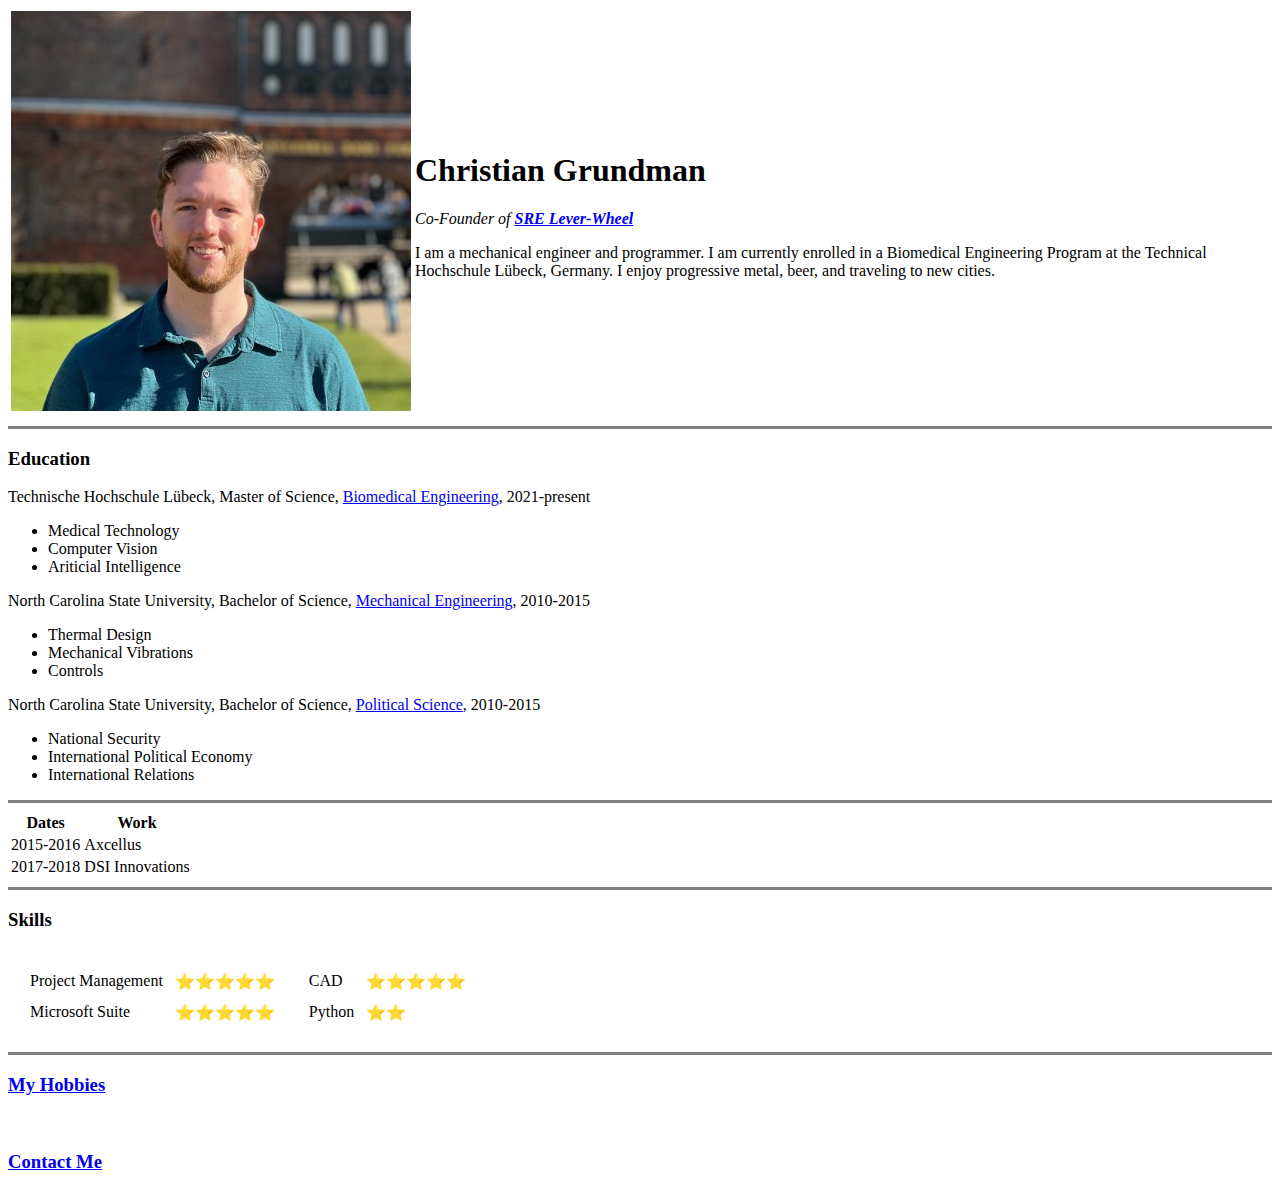
==== index.html @ 8d982afd "Add files via upload" ====
<!DOCTYPE html>
<html lang="en" dir="ltr">

<head>
  <meta charset="utf-8">
  <title>Christian's Personal Site</title>
</head>

<body>
  <table>
    <tr>
      <td><img src="christian.jpg" alt="christian profile picture"></td>
      <td>
        <h1>Christian Grundman</h1>
        <p><em>Co-Founder of <strong><a href="https://www.linkedin.com/company/sre-leverwheel/about/">SRE Lever-Wheel</a></strong></em></p>
        <p>I am a mechanical engineer and programmer. I am currently enrolled in a
          Biomedical Engineering Program at the Technical Hochschule Lübeck, Germany.
          I enjoy progressive metal, beer, and traveling to new cities.</p>
      </td>
    </tr>
  </table>


  <hr size=3 noshade>
  <h3>Education</h3>
  <p>Technische Hochschule Lübeck, Master of Science, <a href="https://www.th-luebeck.de/hochschule/fachbereich-angewandte-naturwissenschaften/studiengaenge/biomedical-engineering-msc/uebersicht/">Biomedical Engineering</a>, 2021-present<br>
  <ul>
    <li>Medical Technology</li>
    <li>Computer Vision</li>
    <li>Ariticial Intelligence</li>
  </ul>
  North Carolina State University, Bachelor of Science, <a href="https://www.mae.ncsu.edu/">Mechanical Engineering</a>, 2010-2015<br>
  <ul>
    <li>Thermal Design</li>
    <li>Mechanical Vibrations</li>
    <li>Controls</li>
  </ul>
  North Carolina State University, Bachelor of Science, <a href="https://spia.ncsu.edu/undergraduate/political_science.php">Political Science</a>, 2010-2015<br>
  <ul>
    <li>National Security</li>
    <li>International Political Economy</li>
    <li>International Relations</li>
  </ul>
  <hr size=3 noshade>
  <table>
    <thead>
      <tr>
        <th>Dates</th>
        <th>Work</th>
      </tr>
    </thead>
    <tbody>

    </tbody>
    <tfoot>

    </tfoot>
    <tr>
      <td>2015-2016</td>
      <td>Axcellus</td>
    </tr>
    <tr>
      <td>2017-2018</td>
      <td>DSI Innovations</td>
    </tr>
  </table>
  <hr size=3 noshade>
  <h3>Skills</h3>
  <table cellspacing="10">
    <tr>
      <td>
        <table cellspacing="10">
          <tr>
            <td>Project Management</td>
            <td>⭐⭐⭐⭐⭐</td>
          </tr>
          <tr>
            <td>Microsoft Suite</td>
            <td>⭐⭐⭐⭐⭐</td>
          </tr>
        </table>
      </td>
      <td>
        <table cellspacing="10">
          <tr>
            <td>CAD</td>
            <td>⭐⭐⭐⭐⭐</td>
          </tr>
          <tr>
            <td>Python</td>
            <td>⭐⭐</td>
          </tr>
        </table>
      </td>
    </tr>
  </table>
  <hr size=3 noshade>
  <h3><a href="hobbies.html">My Hobbies</a></h3>
  <br>
  <h3><a href="contact_me.html">Contact Me</a></h3>
</body>

</html>
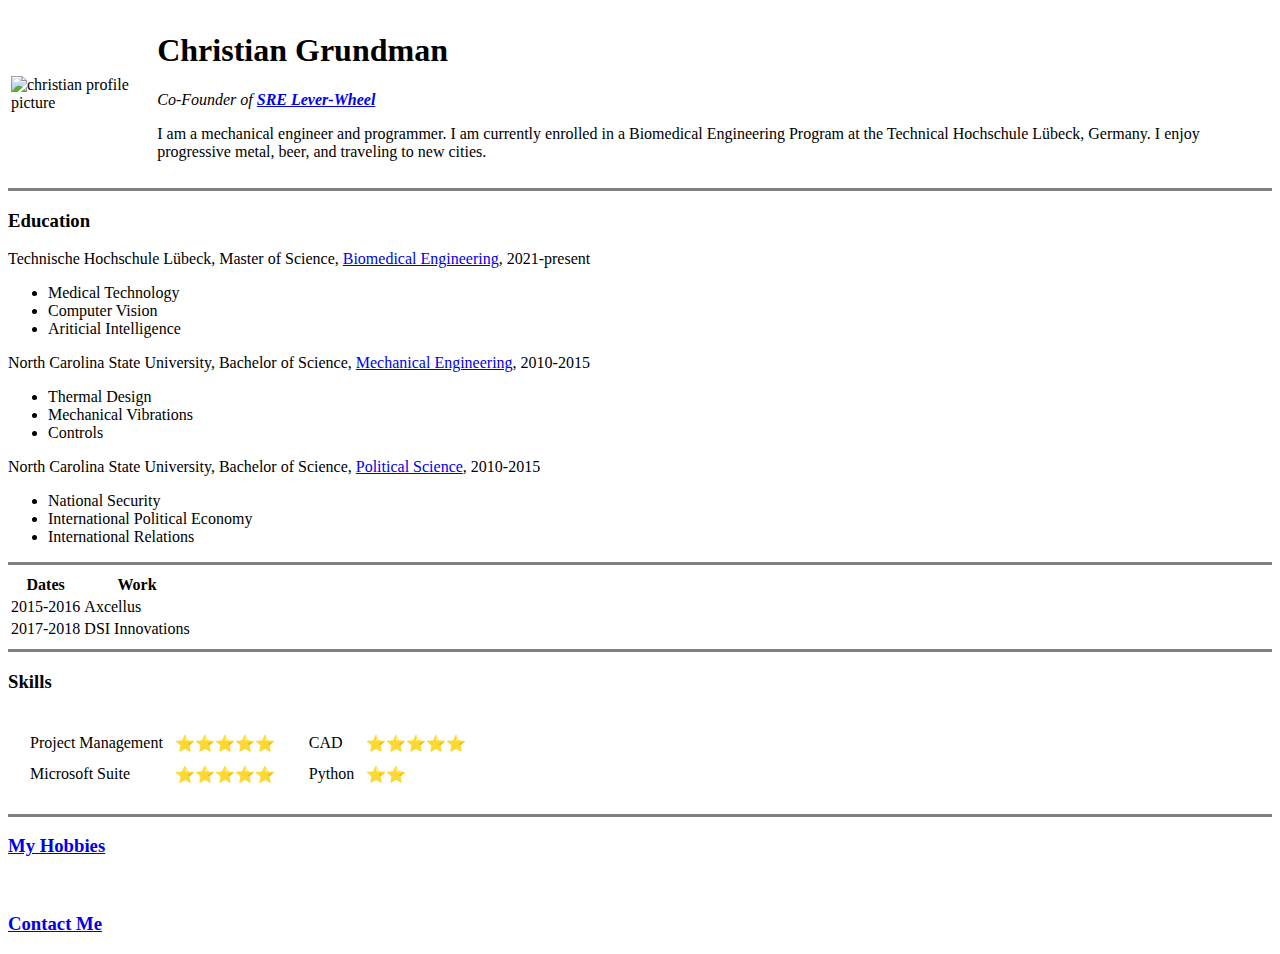
==== commit cf4c2d25: "Update index.html" ====
--- a/index.html
+++ b/index.html
@@ -9,7 +9,7 @@
 <body>
   <table>
     <tr>
-      <td><img src="christian.jpg" alt="christian profile picture"></td>
+      <td><img src="images/christian.jpg" alt="christian profile picture"></td>
       <td>
         <h1>Christian Grundman</h1>
         <p><em>Co-Founder of <strong><a href="https://www.linkedin.com/company/sre-leverwheel/about/">SRE Lever-Wheel</a></strong></em></p>
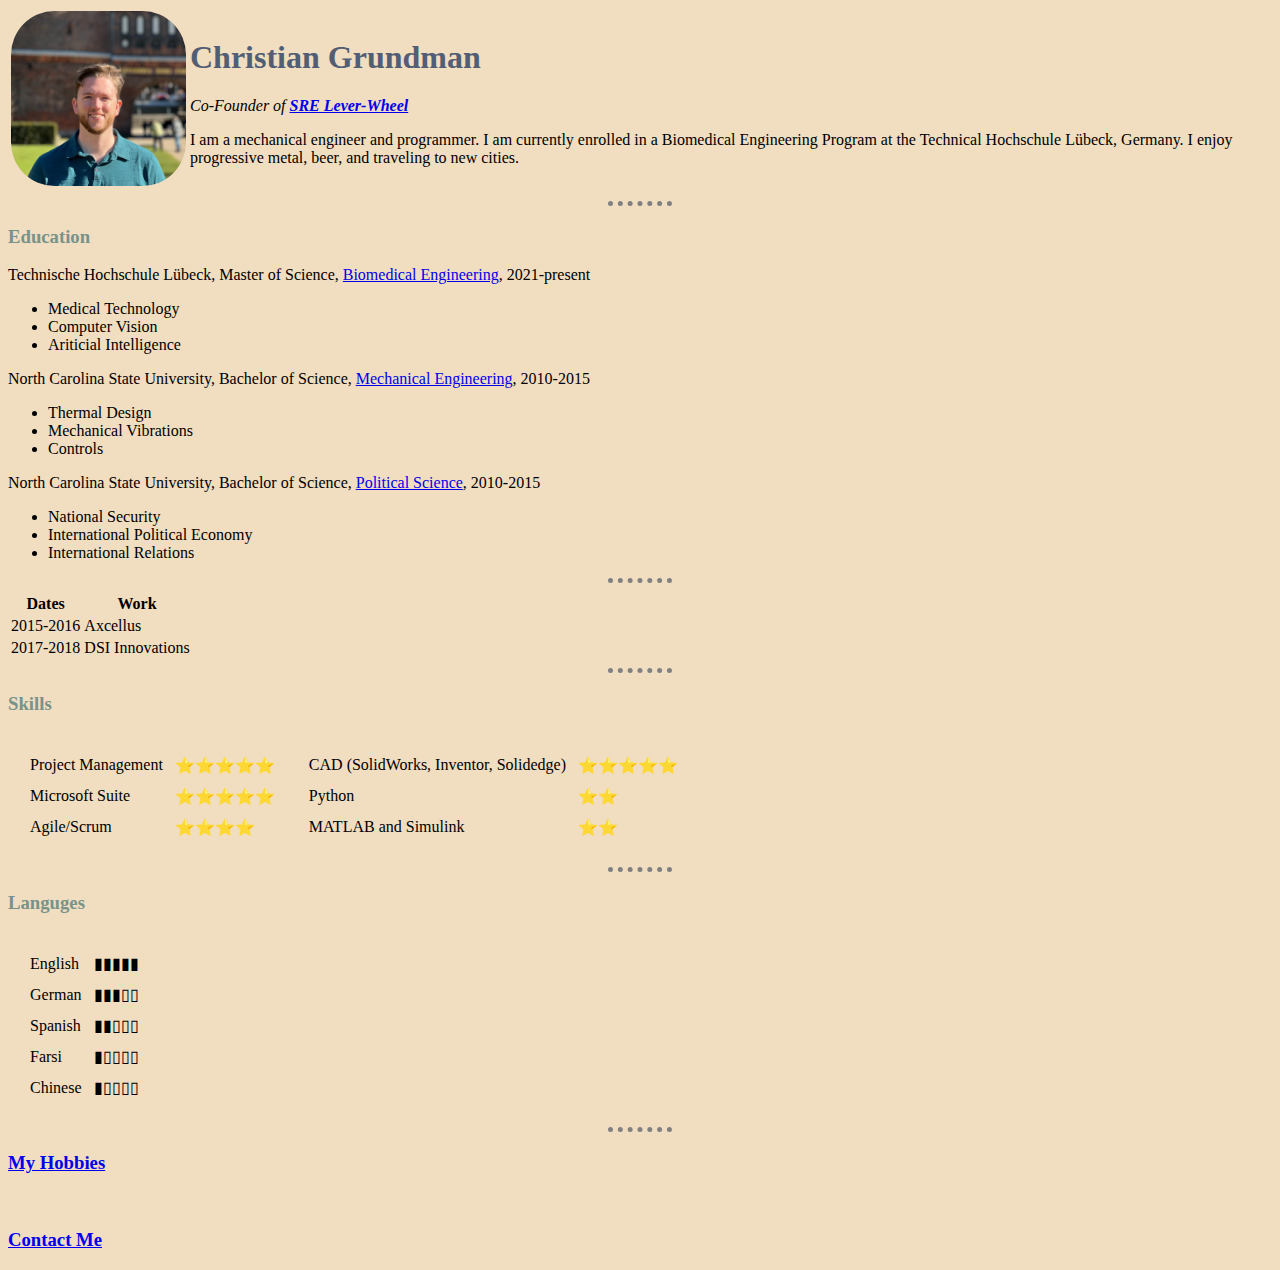
==== commit be1c500d: "Add files via upload" ====
--- a/index.html
+++ b/index.html
@@ -4,12 +4,13 @@
 <head>
   <meta charset="utf-8">
   <title>Christian's Personal Site</title>
+  <link rel="stylesheet" href="css/styles.css">
 </head>
 
 <body>
   <table>
     <tr>
-      <td><img src="images/christian.jpg" alt="christian profile picture"></td>
+      <td><img src="images/christian.jpg" alt="christian profile picture" class="profile_img"></td>
       <td>
         <h1>Christian Grundman</h1>
         <p><em>Co-Founder of <strong><a href="https://www.linkedin.com/company/sre-leverwheel/about/">SRE Lever-Wheel</a></strong></em></p>
@@ -20,8 +21,8 @@
     </tr>
   </table>
 
+  <hr size=3 noshade>
 
-  <hr size=3 noshade>
   <h3>Education</h3>
   <p>Technische Hochschule Lübeck, Master of Science, <a href="https://www.th-luebeck.de/hochschule/fachbereich-angewandte-naturwissenschaften/studiengaenge/biomedical-engineering-msc/uebersicht/">Biomedical Engineering</a>, 2021-present<br>
   <ul>
@@ -41,7 +42,9 @@
     <li>International Political Economy</li>
     <li>International Relations</li>
   </ul>
+
   <hr size=3 noshade>
+
   <table>
     <thead>
       <tr>
@@ -64,7 +67,9 @@
       <td>DSI Innovations</td>
     </tr>
   </table>
+
   <hr size=3 noshade>
+
   <h3>Skills</h3>
   <table cellspacing="10">
     <tr>
@@ -78,23 +83,65 @@
             <td>Microsoft Suite</td>
             <td>⭐⭐⭐⭐⭐</td>
           </tr>
+          <tr>
+            <td>Agile/Scrum</td>
+            <td>⭐⭐⭐⭐</td>
+          </tr>
         </table>
       </td>
       <td>
         <table cellspacing="10">
           <tr>
-            <td>CAD</td>
+            <td>CAD (SolidWorks, Inventor, Solidedge)</td>
             <td>⭐⭐⭐⭐⭐</td>
           </tr>
           <tr>
             <td>Python</td>
             <td>⭐⭐</td>
           </tr>
+          <tr>
+            <td>MATLAB and Simulink</td>
+            <td>⭐⭐</td>
+          </tr>
         </table>
       </td>
     </tr>
   </table>
+
   <hr size=3 noshade>
+
+  <h3>Languges</h3>
+  <table cellspacing="10">
+    <tr>
+      <td>
+        <table cellspacing="10">
+          <tr>
+            <td>English</td>
+            <td>▮▮▮▮▮</td>
+          </tr>
+          <tr>
+            <td>German</td>
+            <td>▮▮▮▯▯</td>
+          </tr>
+          <tr>
+            <td>Spanish</td>
+            <td>▮▮▯▯▯</td>
+          </tr>
+          <tr>
+            <td>Farsi</td>
+            <td>▮▯▯▯▯</td>
+          </tr>
+          <tr>
+            <td>Chinese</td>
+            <td>▮▯▯▯▯</td>
+          </tr>
+        </table>
+      </td>
+    </tr>
+  </table>
+
+  <hr size=3 noshade>
+
   <h3><a href="hobbies.html">My Hobbies</a></h3>
   <br>
   <h3><a href="contact_me.html">Contact Me</a></h3>
--- a/css/styles.css
+++ b/css/styles.css
@@ -0,0 +1,36 @@
+/*************************TAG SLECTORS*************************/
+
+body {
+  background-color: #F1DDBF;
+}
+
+h1 {
+  color: #525E75;
+}
+
+h3 {
+  color: #78938A;
+}
+
+hr {
+  background-color: #F1DDBF;
+  border-style: none;
+  border-top-style: dotted;
+  border-color: gray;
+  border-width: 5px;
+  width: 5%;
+}
+
+img {
+  height: 175px
+}
+
+
+/*************************CLASS SLECTORS*************************/
+
+.profile_img {
+  border-radius: 25%;
+}
+
+
+/*************************ID SLECTORS*************************/
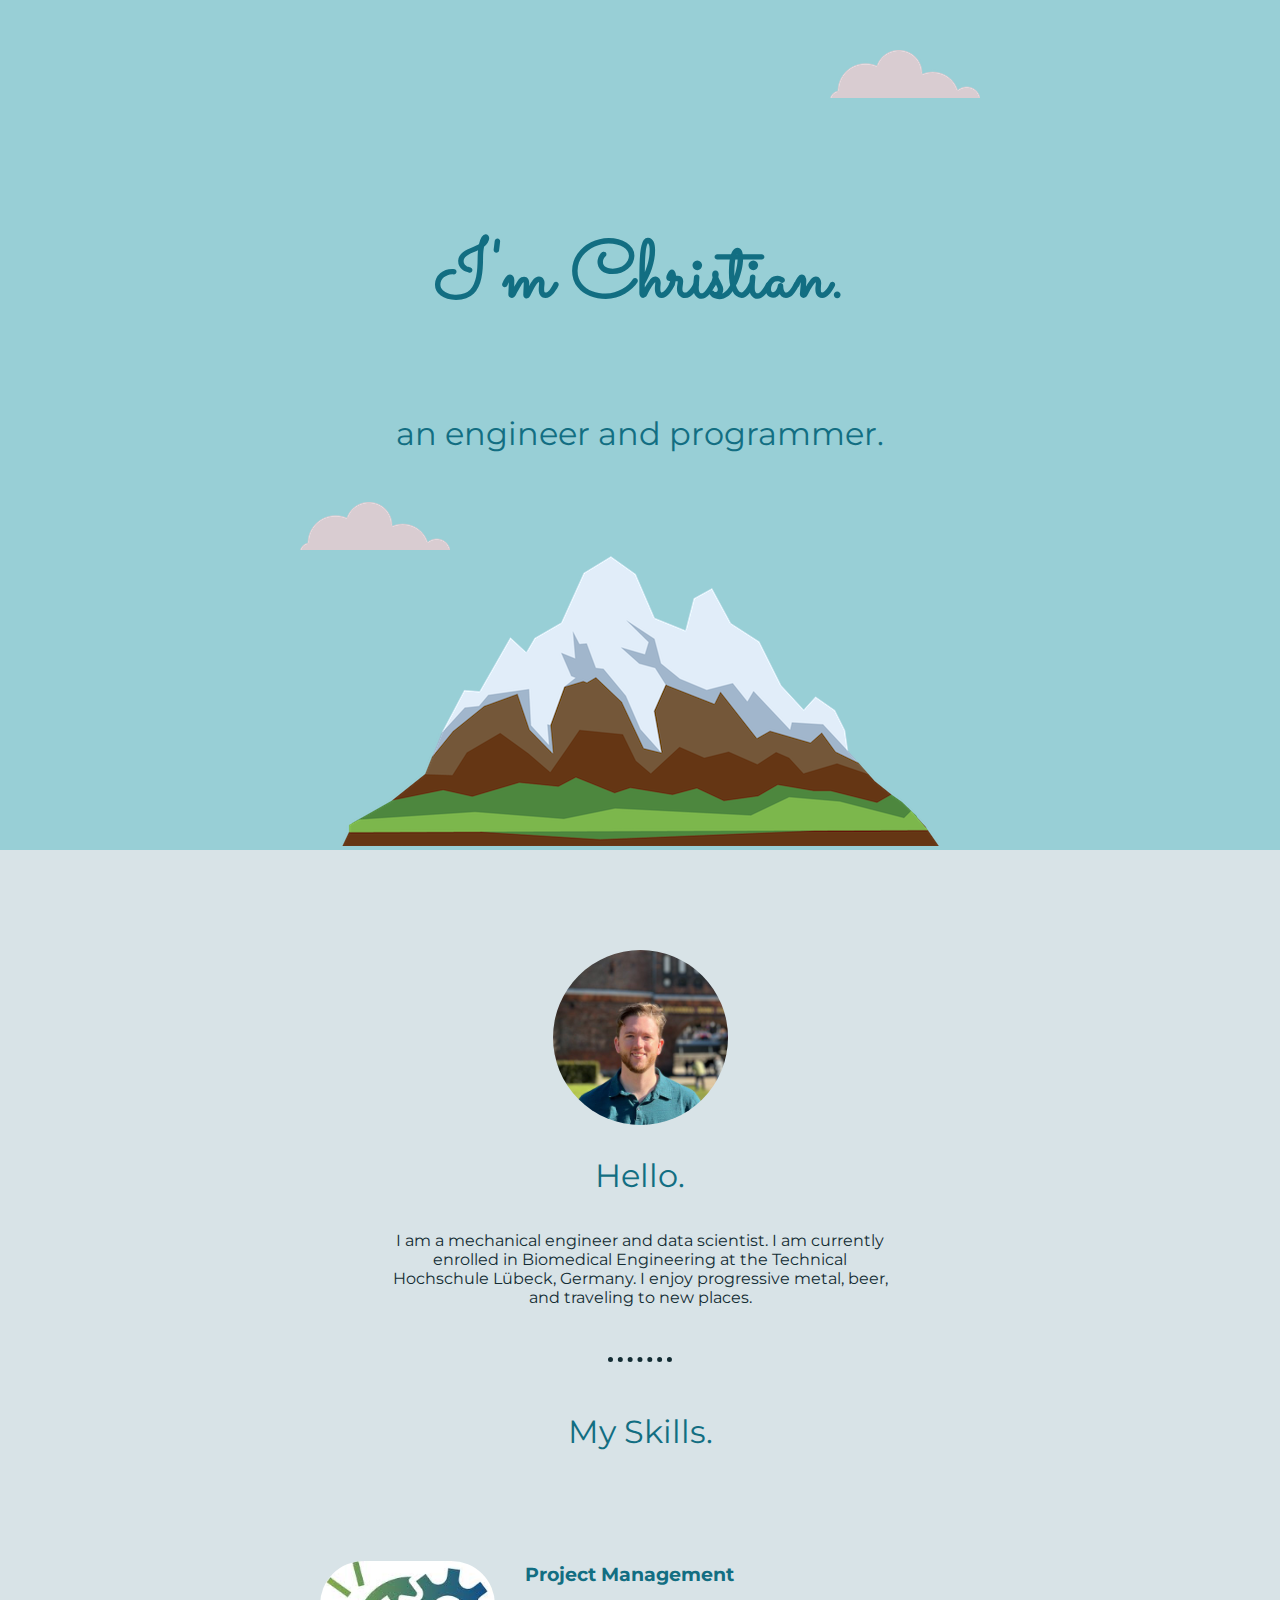
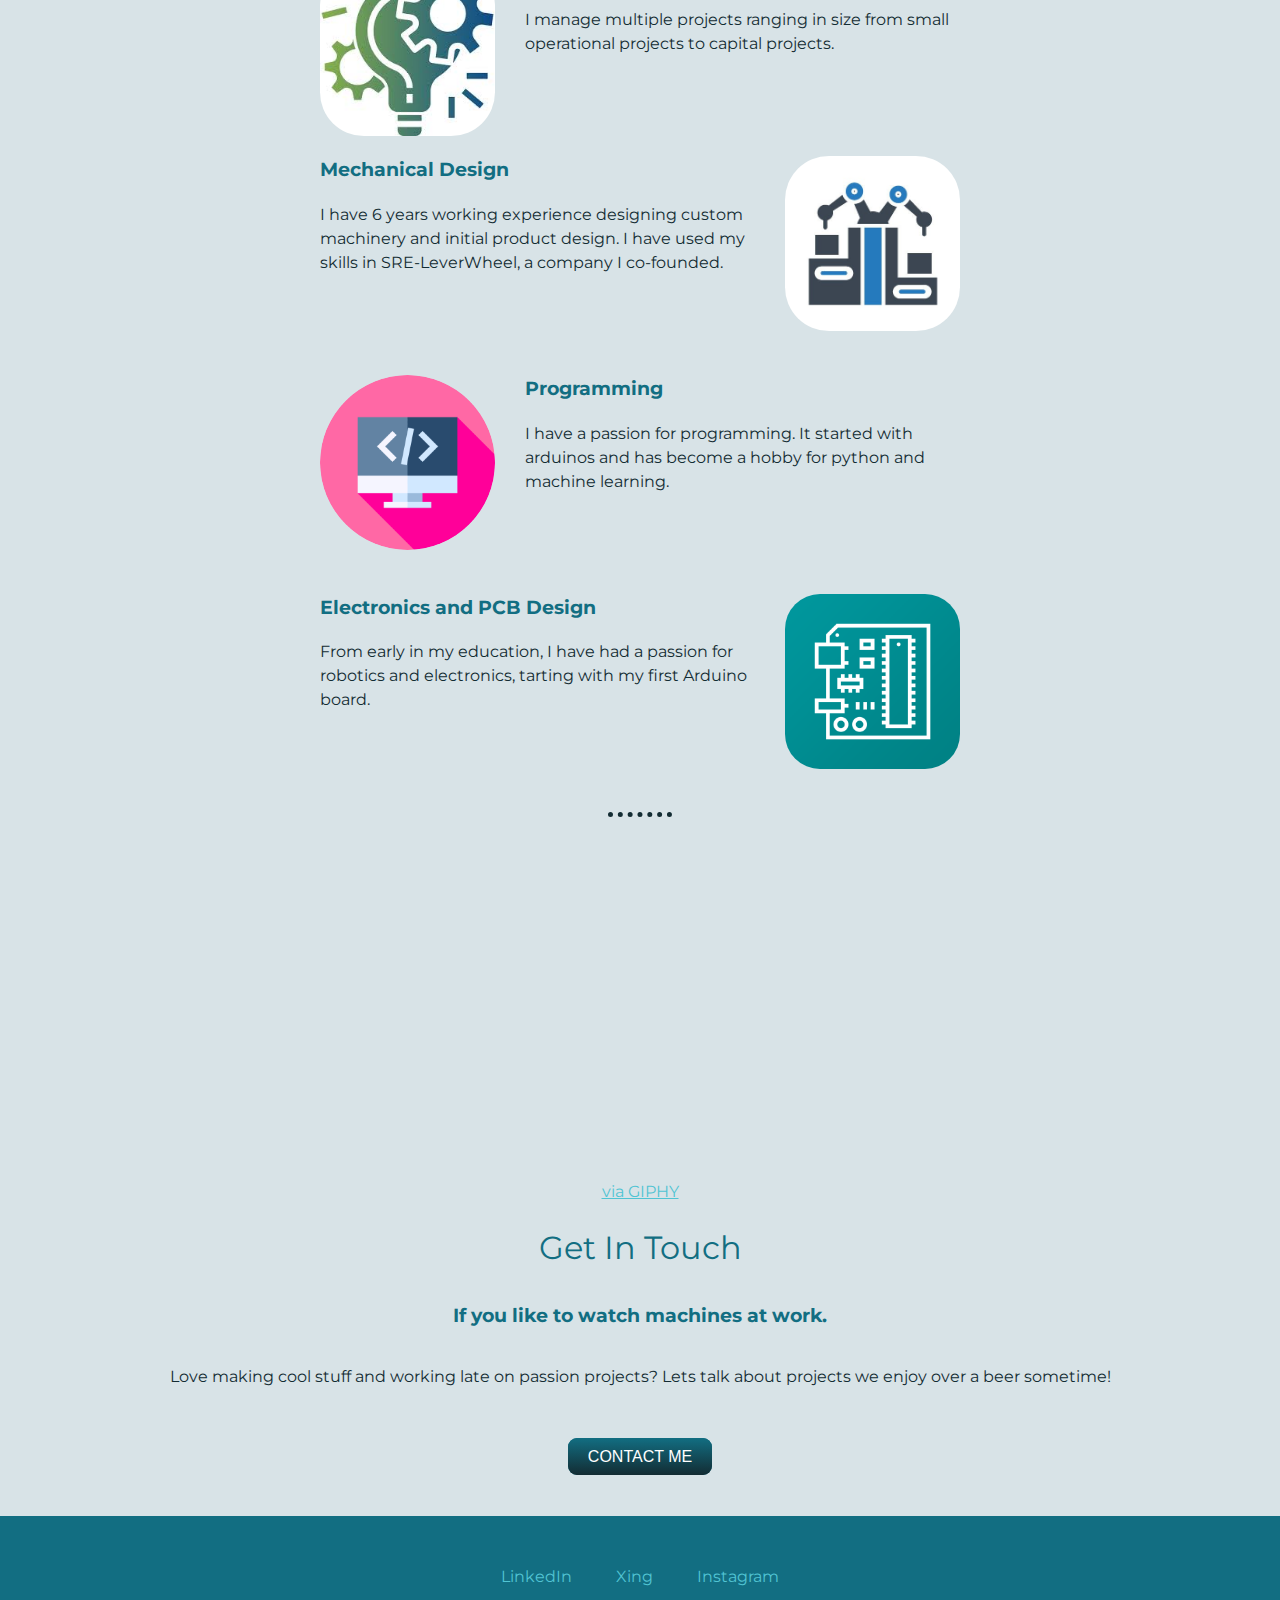
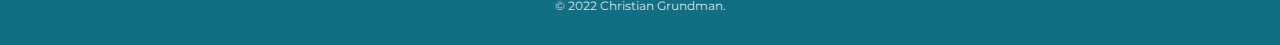
==== commit 03fee2ac: "Website Version 2" ====
--- a/index.html
+++ b/index.html
@@ -3,148 +3,74 @@
 
 <head>
   <meta charset="utf-8">
-  <title>Christian's Personal Site</title>
+  <title>Christian Grundman</title>
   <link rel="stylesheet" href="css/styles.css">
+  <link rel="icon" href="favicon.ico?v=2">
+  <link rel="preconnect" href="https://fonts.googleapis.com">
+  <link rel="preconnect" href="https://fonts.gstatic.com" crossorigin>
+  <link href="https://fonts.googleapis.com/css2?family=Merriweather&family=Montserrat&family=Sacramento&display=swap" rel="stylesheet">
 </head>
 
 <body>
-  <table>
-    <tr>
-      <td><img src="images/christian.jpg" alt="christian profile picture" class="profile_img"></td>
-      <td>
-        <h1>Christian Grundman</h1>
-        <p><em>Co-Founder of <strong><a href="https://www.linkedin.com/company/sre-leverwheel/about/">SRE Lever-Wheel</a></strong></em></p>
-        <p>I am a mechanical engineer and programmer. I am currently enrolled in a
-          Biomedical Engineering Program at the Technical Hochschule Lübeck, Germany.
-          I enjoy progressive metal, beer, and traveling to new cities.</p>
-      </td>
-    </tr>
-  </table>
 
-  <hr size=3 noshade>
+  <div class="top-container">
+    <img class="top-cloud" src="images/cloud.png" alt="cloud-image">
+    <h1>I'm Christian.</h1>
+    <h2>an engineer and programmer.</h2>
+    <img class="bottom-cloud" src="images/cloud.png" alt="cloud-image">
+    <img src="images/mountain.png" alt="mountain-image">
+  </div>
 
-  <h3>Education</h3>
-  <p>Technische Hochschule Lübeck, Master of Science, <a href="https://www.th-luebeck.de/hochschule/fachbereich-angewandte-naturwissenschaften/studiengaenge/biomedical-engineering-msc/uebersicht/">Biomedical Engineering</a>, 2021-present<br>
-  <ul>
-    <li>Medical Technology</li>
-    <li>Computer Vision</li>
-    <li>Ariticial Intelligence</li>
-  </ul>
-  North Carolina State University, Bachelor of Science, <a href="https://www.mae.ncsu.edu/">Mechanical Engineering</a>, 2010-2015<br>
-  <ul>
-    <li>Thermal Design</li>
-    <li>Mechanical Vibrations</li>
-    <li>Controls</li>
-  </ul>
-  North Carolina State University, Bachelor of Science, <a href="https://spia.ncsu.edu/undergraduate/political_science.php">Political Science</a>, 2010-2015<br>
-  <ul>
-    <li>National Security</li>
-    <li>International Political Economy</li>
-    <li>International Relations</li>
-  </ul>
+  <div class="middle-container">
+    <div class="profile">
+      <img class="img" src="images/christian.jpg" alt="christian-pic">
+      <h2>Hello.</h2>
+      <p class="intro">I am a mechanical engineer and data scientist. I am currently enrolled in
+        Biomedical Engineering at the Technical Hochschule Lübeck, Germany.
+        I enjoy progressive metal, beer, and traveling to new places.</p>
+    </div>
 
-  <hr size=3 noshade>
+    <hr>
+    <div class="skills">
+      <h2>My Skills.</h2>
+      <div class="skill-row">
+        <img id="pm" class="img" src="images/project_management.jpg" alt="project-management">
+        <h3>Project Management</h3>
+        <p>I manage multiple projects ranging in size from small operational projects to capital projects.</p>
+      </div>
+      <div class="skill-row">
+        <img id="machine" class="img" src="images/machine.jpg" alt="machine">
+        <h3>Mechanical Design</h3>
+        <p>I have 6 years working experience designing custom machinery and initial product design. I have used my skills in SRE-LeverWheel, a company I co-founded.</p>
+      </div>
+      <div class="skill-row">
+        <img id="programming" class="img" src="images/programming.png" alt="progrmming">
+        <h3>Programming</h3>
+        <p>I have a passion for programming. It started with arduinos and has become a hobby for python and machine learning.</p>
+      </div>
+      <div class="skill-row">
+        <img id="arduino" class="img" src="images/arduino.jpg" alt="arduino">
+        <h3>Electronics and PCB Design</h3>
+        <p>From early in my education, I have had a passion for robotics and electronics, tarting with my first Arduino board.</p>
+      </div>
 
-  <table>
-    <thead>
-      <tr>
-        <th>Dates</th>
-        <th>Work</th>
-      </tr>
-    </thead>
-    <tbody>
+    <hr>
+    <div class="contact-me">
+      <iframe src="https://giphy.com/embed/LqW9dLVjQm3cs" width="480" height="295" frameBorder="0" class="giphy-embed" allowFullScreen></iframe><p><a href="https://giphy.com/gifs/LqW9dLVjQm3cs">via GIPHY</a></p>
+      <h2>Get In Touch</h2>
+      <h3>If you like to watch machines at work.</h3>
+      <p id="signoff">Love making cool stuff and working late on passion projects? Lets talk about projects we enjoy over a beer sometime!</p>
+      <a class="btn" href="mailto:christian.grundman@gmail.com">CONTACT ME</a>
+    </div>
+  </div>
 
-    </tbody>
-    <tfoot>
+  <div class="bottom-container">
+    <a class="footer-link" href="https://www.linkedin.com/in/christian-grundman/">LinkedIn</a>
+    <a class="footer-link" href="https://www.xing.com/profile/Christian_Grundman/cv">Xing</a>
+    <a class="footer-link" href="https://www.instagram.com/ctgrundm/?hl=en">Instagram</a>
+    <p class="footer">© 2022 Christian Grundman.</p>
+  </div>
 
-    </tfoot>
-    <tr>
-      <td>2015-2016</td>
-      <td>Axcellus</td>
-    </tr>
-    <tr>
-      <td>2017-2018</td>
-      <td>DSI Innovations</td>
-    </tr>
-  </table>
-
-  <hr size=3 noshade>
-
-  <h3>Skills</h3>
-  <table cellspacing="10">
-    <tr>
-      <td>
-        <table cellspacing="10">
-          <tr>
-            <td>Project Management</td>
-            <td>⭐⭐⭐⭐⭐</td>
-          </tr>
-          <tr>
-            <td>Microsoft Suite</td>
-            <td>⭐⭐⭐⭐⭐</td>
-          </tr>
-          <tr>
-            <td>Agile/Scrum</td>
-            <td>⭐⭐⭐⭐</td>
-          </tr>
-        </table>
-      </td>
-      <td>
-        <table cellspacing="10">
-          <tr>
-            <td>CAD (SolidWorks, Inventor, Solidedge)</td>
-            <td>⭐⭐⭐⭐⭐</td>
-          </tr>
-          <tr>
-            <td>Python</td>
-            <td>⭐⭐</td>
-          </tr>
-          <tr>
-            <td>MATLAB and Simulink</td>
-            <td>⭐⭐</td>
-          </tr>
-        </table>
-      </td>
-    </tr>
-  </table>
-
-  <hr size=3 noshade>
-
-  <h3>Languges</h3>
-  <table cellspacing="10">
-    <tr>
-      <td>
-        <table cellspacing="10">
-          <tr>
-            <td>English</td>
-            <td>▮▮▮▮▮</td>
-          </tr>
-          <tr>
-            <td>German</td>
-            <td>▮▮▮▯▯</td>
-          </tr>
-          <tr>
-            <td>Spanish</td>
-            <td>▮▮▯▯▯</td>
-          </tr>
-          <tr>
-            <td>Farsi</td>
-            <td>▮▯▯▯▯</td>
-          </tr>
-          <tr>
-            <td>Chinese</td>
-            <td>▮▯▯▯▯</td>
-          </tr>
-        </table>
-      </td>
-    </tr>
-  </table>
-
-  <hr size=3 noshade>
-
-  <h3><a href="hobbies.html">My Hobbies</a></h3>
-  <br>
-  <h3><a href="contact_me.html">Contact Me</a></h3>
 </body>
 
 </html>
--- a/css/styles.css
+++ b/css/styles.css
@@ -1,36 +1,176 @@
-/*************************TAG SLECTORS*************************/
+/**********************TAG SLECTORS************************/
+
+a {
+  color: #51C4D3;
+  margin: 10px 20px;
+}
+
+a:hover {
+  color: #D8E3E7;
+}
 
 body {
-  background-color: #F1DDBF;
+  margin: 0px;
+  text-align: center;
+  font-family: 'Merriweather', serif;
+}
+
+div {
+  background-color: #D8E3E7;
 }
 
 h1 {
-  color: #525E75;
+  color: #126E82;
+  font-size: 5rem;
+  line-height: 2;
+  margin-top: 100px;
+  font-family: 'Sacramento', cursive;
+}
+
+h2 {
+  color: #126E82;
+  font-family: 'Montserrat', sans-serif;
+  font-size: 2rem;
+  font-weight: normal;
+  padding-bottom: 10px;
 }
 
 h3 {
-  color: #78938A;
+  color: #126E82;
+  font-family: 'Montserrat', sans-serif;
 }
 
 hr {
-  background-color: #F1DDBF;
+  background-color: #D8E3E7;
   border-style: none;
   border-top-style: dotted;
-  border-color: gray;
+  border-color: #132C33;
   border-width: 5px;
+  margin: 50px auto 50px auto;
   width: 5%;
 }
 
-img {
-  height: 175px
+p {
+  color: #132C33;
+  font-family: 'Montserrat', sans-serif;
 }
 
-
-/*************************CLASS SLECTORS*************************/
-
-.profile_img {
-  border-radius: 25%;
+/**********************Class SLECTORS************************/
+.bottom-cloud {
+  position: absolute;
+  left: 300px;
+  bottom: 300px;
 }
 
+.bottom-container {
+  background-color: #126E82;
+  margin-top: 50px;
+  padding: 50px 0 20px;
+}
+
+.btn {
+  background: #126E82;
+  background-image: -webkit-linear-gradient(top, #126E82, #132C33);
+  background-image: -moz-linear-gradient(top, #126E82, #132C33);
+  background-image: -ms-linear-gradient(top, #126E82, #132C33);
+  background-image: -o-linear-gradient(top, #126E82, #132C33);
+  background-image: linear-gradient(to bottom, #126E82, #132C33);
+  -webkit-border-radius: 9;
+  -moz-border-radius: 9;
+  border-radius: 9px;
+  font-family: Arial;
+  color: #ffffff;
+  font-size: 16px;
+  margin-bottom: 50px;
+  padding: 10px 20px 10px 20px;
+  text-decoration: none;
+}
+
+.btn:hover {
+  background: #51C4D3;
+  background-image: -webkit-linear-gradient(top, #51C4D3, #126E82);
+  background-image: -moz-linear-gradient(top, #51C4D3, #126E82);
+  background-image: -ms-linear-gradient(top, #51C4D3, #126E82);
+  background-image: -o-linear-gradient(top, #51C4D3, #126E82);
+  background-image: linear-gradient(to bottom, #51C4D3, #126E82);
+  text-decoration: none;
+}
+
+.footer {
+  color: #D8E3E7;
+  font-size: 0.75rem;
+}
+
+.footer-link {
+  color: #51C4D3;
+  font-family: 'Montserrat', sans-serif;
+  padding-top: 20px;
+  text-decoration: none;
+}
+
+.middle-container {
+  padding: 100px 0px 0px;
+  /* background-color: #126E82; */
+}
+
+.img {
+  border-radius: 50%;
+  height: 175px;
+}
+
+.intro {
+  width: 40%;
+  margin: auto;
+}
+
+.top-cloud {
+  position: absolute;
+  right: 300px;
+  top: 50px;
+}
+
+.top-container {
+  background-color: #98cfd6;
+  position: relative;
+  padding-top: 100px;
+}
+
+.pro {
+  text-decoration: underline;
+}
+
+.skill-row {
+  line-height: 1.5;
+  margin: 100px auto 100px auto;
+  text-align: left;
+  width: 50%;
+}
 
 /*************************ID SLECTORS*************************/
+
+#arduino {
+  border-radius: 20%;
+  float: right;
+  margin-left: 30px;
+}
+
+#machine {
+  border-radius: 25%;
+  float: right;
+  margin-left: 30px;
+}
+
+#pm {
+  border-radius: 25%;
+  float: left;
+  margin-right: 30px;
+}
+
+#programming {
+  float: left;
+  margin-right: 30px;
+}
+
+#signoff {
+  margin: 40px auto 60px;
+}
